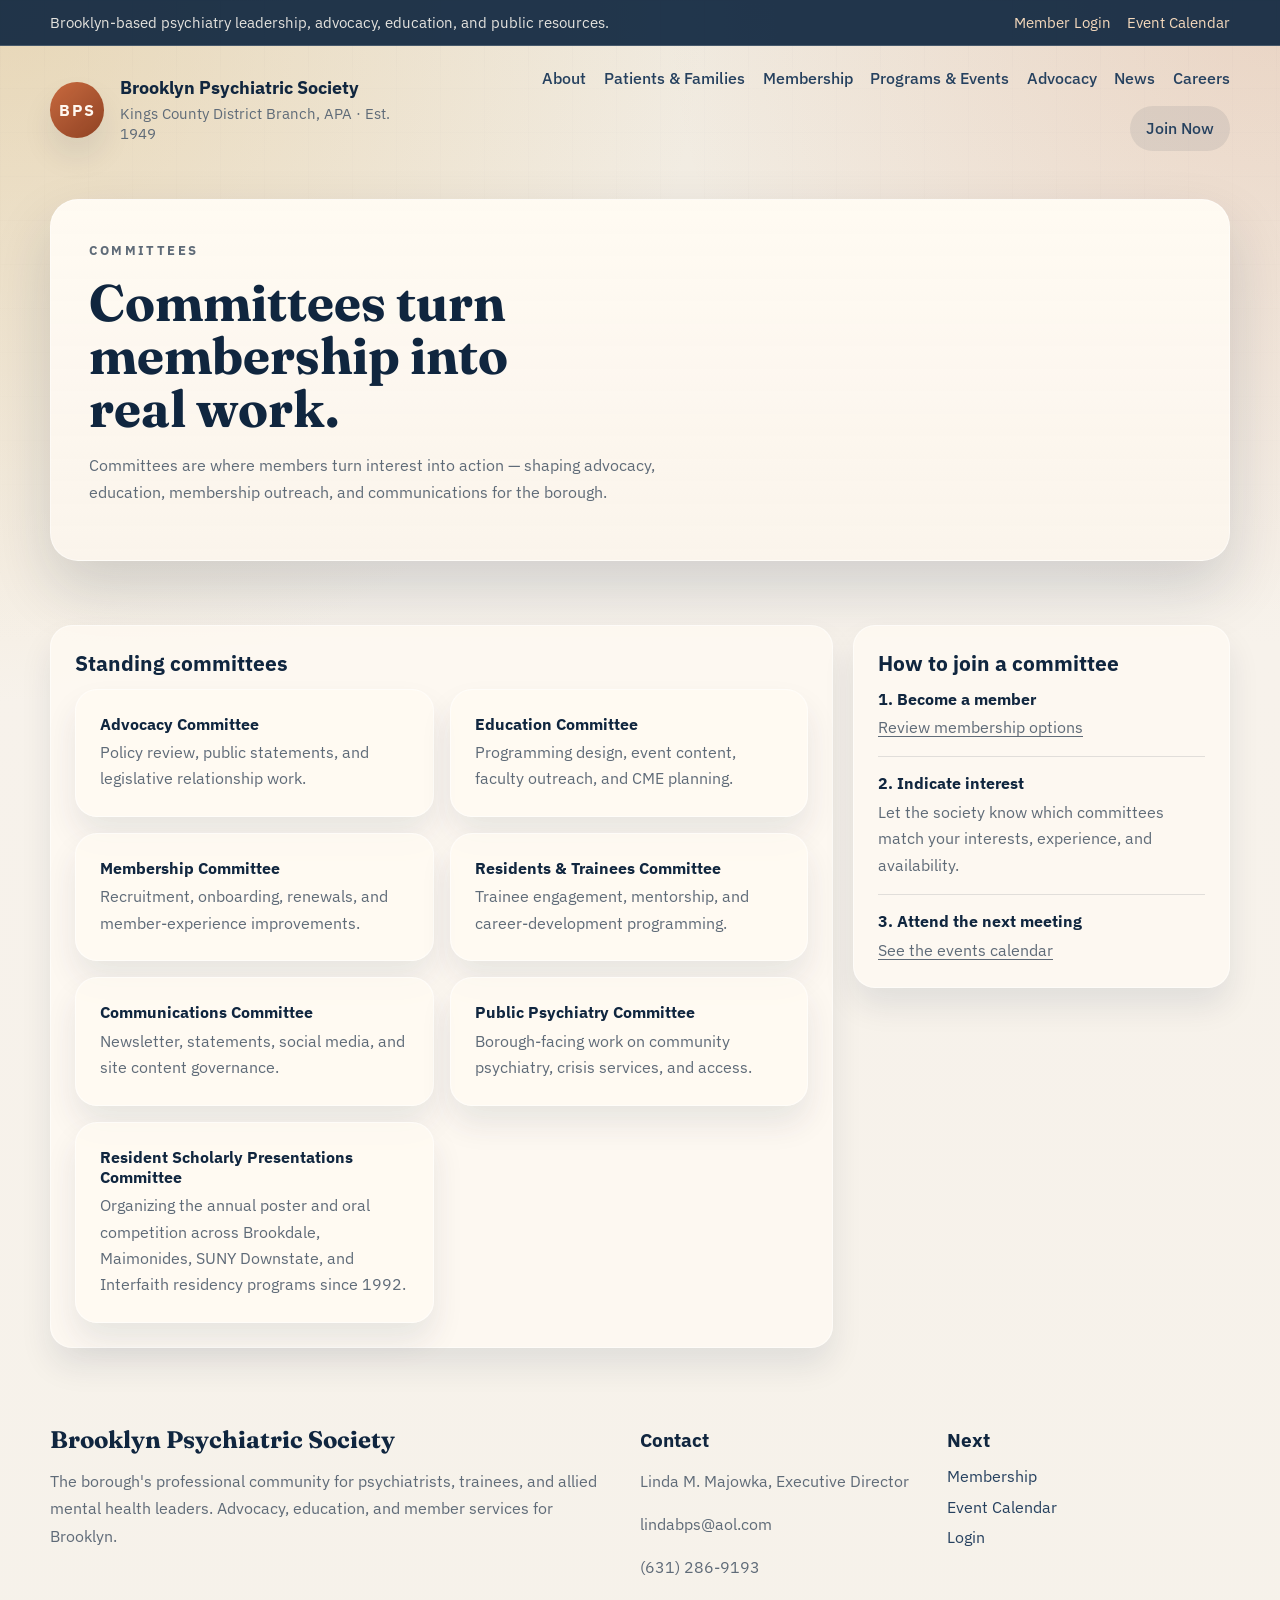
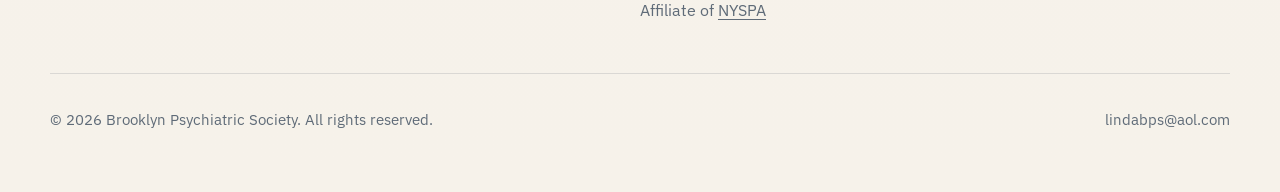
==== committees.html @ 3035abf6 "Brooklyn Psychiatric Society - static site prototype" ====
<!doctype html>
<html lang="en">
  <head>
    <meta charset="UTF-8" />
    <meta name="viewport" content="width=device-width, initial-scale=1.0" />
    <title>Brooklyn Psychiatric Society | Committees</title>
    <meta
      name="description"
      content="Committees page for Brooklyn Psychiatric Society advocacy, education, membership, and communications work."
    />
    <link rel="icon" href="data:," />
    <link rel="preconnect" href="https://fonts.googleapis.com" />
    <link rel="preconnect" href="https://fonts.gstatic.com" crossorigin />
    <link
      href="https://fonts.googleapis.com/css2?family=Fraunces:opsz,wght@9..144,500;9..144,600;9..144,700&amp;family=IBM+Plex+Sans:wght@400;500;600;700&amp;display=swap"
      rel="stylesheet"
    />
    <link rel="stylesheet" href="./styles.css" />
  </head>
  <body>
    <a class="skip-link" href="#main-content">Skip to content</a>
    <div class="site-shell">
      <div class="topbar">
        <div class="container topbar-inner">
          <p>Brooklyn-based psychiatry leadership, advocacy, education, and public resources.</p>
          <div class="topbar-actions">
            <a href="./create-login.html">Member Login</a>
            <a href="./event-calendar.html">Event Calendar</a>
          </div>
        </div>
      </div>

      <header class="site-header container">
        <a class="brand" href="./index.html" aria-label="Brooklyn Psychiatric Society home">
          <span class="brand-mark">BPS</span>
          <span class="brand-copy">
            <strong>Brooklyn Psychiatric Society</strong>
            <span>Kings County District Branch, APA &middot; Est. 1949</span>
          </span>
        </a>

        <button class="menu-button" type="button" aria-expanded="false" aria-controls="primary-nav" data-menu-button>
          Menu
        </button>

        <nav class="primary-nav" id="primary-nav" data-nav>
          <a href="./index.html#about">About</a>
          <a href="./index.html#directory">Patients &amp; Families</a>
          <a href="./membership.html">Membership</a>
          <a href="./event-calendar.html">Programs &amp; Events</a>
          <a href="./index.html#advocacy">Advocacy</a>
          <a href="./news-and-announcements.html">News</a>
          <a href="./index.html#careers">Careers</a>
          <a class="nav-cta" href="./create-login.html">Join Now</a>
        </nav>
      </header>

      <main id="main-content" class="page-shell">
        <section class="page-band">
          <div class="container">
            <div class="page-hero reveal">
              <p class="eyebrow">Committees</p>
              <h1>Committees turn membership into real work.</h1>
              <p>
Committees are where members turn interest into action — shaping advocacy, education, membership outreach, and communications for the borough.
              </p>
            </div>
          </div>
        </section>

        <section class="content-band">
          <div class="container page-grid">
            <div class="page-column">
              <section class="stack-card reveal">
                <h3>Standing committees</h3>
                <div class="committee-grid">
                  <article class="committee-card">
                    <strong>Advocacy Committee</strong>
                    <p>Policy review, public statements, and legislative relationship work.</p>
                  </article>
                  <article class="committee-card">
                    <strong>Education Committee</strong>
                    <p>Programming design, event content, faculty outreach, and CME planning.</p>
                  </article>
                  <article class="committee-card">
                    <strong>Membership Committee</strong>
                    <p>Recruitment, onboarding, renewals, and member-experience improvements.</p>
                  </article>
                  <article class="committee-card">
                    <strong>Residents &amp; Trainees Committee</strong>
                    <p>Trainee engagement, mentorship, and career-development programming.</p>
                  </article>
                  <article class="committee-card">
                    <strong>Communications Committee</strong>
                    <p>Newsletter, statements, social media, and site content governance.</p>
                  </article>
                  <article class="committee-card">
                    <strong>Public Psychiatry Committee</strong>
                    <p>Borough-facing work on community psychiatry, crisis services, and access.</p>
                  </article>
                  <article class="committee-card">
                    <strong>Resident Scholarly Presentations Committee</strong>
                    <p>Organizing the annual poster and oral competition across Brookdale, Maimonides, SUNY Downstate, and Interfaith residency programs since 1992.</p>
                  </article>
                </div>
              </section>
            </div>

            <aside class="page-sidebar">
              <section class="timeline-card reveal">
                <h3>How to join a committee</h3>
                <div class="timeline-list">
                  <article>
                    <strong>1. Become a member</strong>
                    <p><a class="text-link" href="./membership.html">Review membership options</a></p>
                  </article>
                  <article>
                    <strong>2. Indicate interest</strong>
                    <p>Let the society know which committees match your interests, experience, and availability.</p>
                  </article>
                  <article>
                    <strong>3. Attend the next meeting</strong>
                    <p><a class="text-link" href="./event-calendar.html">See the events calendar</a></p>
                  </article>
                </div>
              </section>

            </aside>
          </div>
        </section>
      </main>

      <footer class="site-footer">
        <div class="container footer-grid">
          <div>
            <h2>Brooklyn Psychiatric Society</h2>
            <p>The borough's professional community for psychiatrists, trainees, and allied mental health leaders. Advocacy, education, and member services for Brooklyn.</p>
          </div>
          <div>
            <h3>Contact</h3>
            <p>Linda M. Majowka, Executive Director</p>
            <p><a href="mailto:lindabps@aol.com">lindabps@aol.com</a></p>
            <p><a href="tel:+16312869193">(631) 286-9193</a></p>
            <p>Affiliate of <a href="https://www.nyspsych.org/brooklyn-psychiatric-society" class="text-link">NYSPA</a></p>
          </div>
          <div>
            <h3>Next</h3>
            <ul class="footer-links">
              <li><a href="./membership.html">Membership</a></li>
              <li><a href="./event-calendar.html">Event Calendar</a></li>
              <li><a href="./create-login.html">Login</a></li>
            </ul>
          </div>
        </div>
        <div class="container footer-bottom">
          <p>&copy; <span data-year></span> Brooklyn Psychiatric Society. All rights reserved.</p>
          <p><a href="mailto:lindabps@aol.com">lindabps@aol.com</a></p>
        </div>
      </footer>
    </div>

    <script src="./app.js"></script>
  </body>
</html>
---- styles.css ----
:root {
  --bg: #f6f2ea;
  --paper: #fffaf2;
  --surface: rgba(255, 250, 242, 0.78);
  --surface-strong: #fef8ef;
  --navy: #10263f;
  --navy-soft: #26415f;
  --ink: #1f2732;
  --muted: #5f6b78;
  --line: rgba(16, 38, 63, 0.12);
  --accent: #c86a3f;
  --accent-soft: #f0d0bb;
  --gold: #d7b36d;
  --shadow-lg: 0 28px 60px rgba(16, 38, 63, 0.16);
  --shadow-md: 0 18px 32px rgba(16, 38, 63, 0.09);
  --radius-xl: 28px;
  --radius-lg: 22px;
  --radius-md: 16px;
  --radius-sm: 12px;
  --max-width: 1180px;
}

*,
*::before,
*::after {
  box-sizing: border-box;
}

html {
  scroll-behavior: smooth;
}

body {
  margin: 0;
  font-family: "IBM Plex Sans", sans-serif;
  color: var(--ink);
  background:
    radial-gradient(circle at top left, rgba(215, 179, 109, 0.35), transparent 32%),
    radial-gradient(circle at top right, rgba(200, 106, 63, 0.17), transparent 28%),
    linear-gradient(180deg, #f0eadf 0%, #f7f2eb 36%, #f6f2ea 100%);
}

body::before {
  content: "";
  position: fixed;
  inset: 0;
  background-image:
    linear-gradient(rgba(16, 38, 63, 0.03) 1px, transparent 1px),
    linear-gradient(90deg, rgba(16, 38, 63, 0.03) 1px, transparent 1px);
  background-size: 44px 44px;
  mask-image: linear-gradient(180deg, rgba(0, 0, 0, 0.35), transparent 70%);
  pointer-events: none;
}

:focus-visible {
  outline: 3px solid rgba(200, 106, 63, 0.5);
  outline-offset: 3px;
}

a {
  color: inherit;
  text-decoration: none;
}

img {
  max-width: 100%;
  display: block;
}

.container {
  width: min(calc(100% - 2rem), var(--max-width));
  margin: 0 auto;
}

.site-shell {
  position: relative;
  overflow: clip;
}

.skip-link {
  position: absolute;
  left: 1rem;
  top: -3rem;
  z-index: 20;
  padding: 0.8rem 1rem;
  border-radius: 999px;
  background: var(--navy);
  color: #fffaf2;
}

.skip-link:focus {
  top: 1rem;
}

.topbar {
  border-bottom: 1px solid rgba(255, 255, 255, 0.18);
  background: rgba(16, 38, 63, 0.92);
  color: rgba(255, 250, 242, 0.88);
}

.topbar-inner {
  display: flex;
  justify-content: space-between;
  gap: 1rem;
  align-items: center;
  padding: 0.8rem 0;
  font-size: 0.92rem;
}

.topbar-inner p {
  margin: 0;
}

.topbar-actions {
  display: flex;
  flex-wrap: wrap;
  gap: 1rem;
}

.topbar-actions a {
  color: #f5d9bc;
}

.site-header {
  display: flex;
  align-items: center;
  justify-content: space-between;
  gap: 1.5rem;
  padding: 1.4rem 0 1rem;
}

.brand {
  display: inline-flex;
  align-items: center;
  gap: 1rem;
}

.brand-mark {
  display: grid;
  place-items: center;
  width: 3.5rem;
  height: 3.5rem;
  border-radius: 50%;
  background:
    linear-gradient(140deg, rgba(200, 106, 63, 0.98), rgba(141, 64, 34, 0.96)),
    var(--accent);
  color: #fff7ef;
  font-weight: 700;
  letter-spacing: 0.08em;
  box-shadow: var(--shadow-md);
}

.brand-copy {
  display: flex;
  flex-direction: column;
  gap: 0.2rem;
}

.brand-copy strong {
  font-size: 1.1rem;
  color: var(--navy);
}

.brand-copy span {
  color: var(--muted);
  font-size: 0.95rem;
}

.menu-button {
  display: none;
  border: 1px solid var(--line);
  border-radius: 999px;
  background: rgba(255, 250, 242, 0.92);
  color: var(--navy);
  padding: 0.8rem 1rem;
  font: inherit;
}

.primary-nav {
  display: flex;
  align-items: center;
  flex-wrap: wrap;
  justify-content: flex-end;
  gap: 1.1rem;
}

.primary-nav a {
  color: var(--navy-soft);
  font-weight: 500;
}

.primary-nav a:hover,
.primary-nav a:focus-visible,
.topbar-actions a:hover,
.topbar-actions a:focus-visible,
.text-link:hover,
.text-link:focus-visible,
.footer-links a:hover,
.footer-links a:focus-visible {
  color: var(--accent);
}

.nav-cta {
  border-radius: 999px;
  padding: 0.8rem 1rem;
  background: rgba(16, 38, 63, 0.08);
}

.hero {
  padding: 1rem 0 2rem;
}

.hero-grid {
  display: grid;
  grid-template-columns: minmax(0, 1.15fr) minmax(340px, 0.85fr);
  gap: 1.5rem;
  align-items: stretch;
}

.hero-copy,
.hero-panel,
.utility-card,
.feature-block,
.section-card,
.sidebar-card,
.careers-band {
  backdrop-filter: blur(16px);
}

.hero-copy {
  position: relative;
  padding: 3rem;
  border: 1px solid rgba(255, 255, 255, 0.55);
  border-radius: var(--radius-xl);
  background:
    linear-gradient(180deg, rgba(255, 250, 242, 0.92), rgba(250, 244, 235, 0.86)),
    var(--paper);
  box-shadow: var(--shadow-lg);
}

.hero-copy::after {
  content: "";
  position: absolute;
  inset: auto 2rem 2rem auto;
  width: 10rem;
  height: 10rem;
  border-radius: 50%;
  background: radial-gradient(circle, rgba(215, 179, 109, 0.5), transparent 70%);
  pointer-events: none;
}

.eyebrow {
  margin: 0 0 0.9rem;
  color: var(--accent);
  font-size: 0.84rem;
  font-weight: 700;
  letter-spacing: 0.18em;
  text-transform: uppercase;
}

.hero h1,
.hero h2,
.section-heading h2,
.feature-block h2,
.careers-grid h2,
.site-footer h2 {
  margin: 0;
  font-family: "Fraunces", serif;
  line-height: 1.02;
  color: var(--navy);
}

.hero h1 {
  font-size: clamp(2.7rem, 4.5vw, 4.7rem);
  max-width: 11ch;
}

.hero-lede,
.section-split p,
.program-grid p,
.membership-tier p,
.resource-card p,
.sidebar-card p,
.careers-grid p,
.site-footer p {
  color: var(--muted);
  line-height: 1.7;
}

.hero-lede {
  max-width: 61ch;
  margin: 1.3rem 0 0;
  font-size: 1.04rem;
}

.hero-actions,
.feature-actions {
  display: flex;
  flex-wrap: wrap;
  gap: 0.85rem;
  margin-top: 1.8rem;
}

.button,
.text-link {
  transition:
    transform 180ms ease,
    box-shadow 180ms ease,
    color 180ms ease,
    background 180ms ease,
    border-color 180ms ease;
}

.button {
  display: inline-flex;
  justify-content: center;
  align-items: center;
  gap: 0.5rem;
  min-height: 3rem;
  padding: 0.9rem 1.2rem;
  border-radius: 999px;
  border: 1px solid transparent;
  font-weight: 600;
}

.button:hover,
.button:focus-visible,
.utility-card:hover,
.utility-card:focus-visible {
  transform: translateY(-2px);
}

.button-primary {
  background: linear-gradient(135deg, #14355a, #10263f);
  color: #fff9f1;
  box-shadow: 0 14px 32px rgba(16, 38, 63, 0.23);
}

.button-secondary {
  border-color: rgba(16, 38, 63, 0.14);
  background: rgba(255, 250, 242, 0.7);
  color: var(--navy);
}

.button-ghost {
  width: 100%;
  border-color: rgba(16, 38, 63, 0.14);
  background: rgba(16, 38, 63, 0.04);
  color: var(--navy);
}

.pathway-grid {
  display: grid;
  grid-template-columns: repeat(2, minmax(0, 1fr));
  gap: 1rem;
  margin-top: 1.4rem;
}

.pathway-card {
  padding: 1rem 1rem 1.1rem;
  border: 1px solid rgba(16, 38, 63, 0.08);
  border-radius: var(--radius-lg);
  background: rgba(16, 38, 63, 0.04);
}

.pathway-card strong {
  display: block;
  color: var(--navy);
  font-size: 1rem;
  line-height: 1.5;
}

.pill-links {
  display: flex;
  flex-wrap: wrap;
  gap: 0.65rem;
  margin-top: 0.9rem;
}

.pill-links a {
  display: inline-flex;
  align-items: center;
  min-height: 2.4rem;
  padding: 0.55rem 0.9rem;
  border-radius: 999px;
  background: rgba(255, 250, 242, 0.92);
  border: 1px solid rgba(16, 38, 63, 0.1);
  color: var(--navy-soft);
  font-size: 0.92rem;
  font-weight: 500;
}

.pill-links a:hover,
.pill-links a:focus-visible {
  border-color: rgba(200, 106, 63, 0.28);
  color: var(--accent);
}

.hero-metrics {
  display: grid;
  grid-template-columns: repeat(3, minmax(0, 1fr));
  gap: 1rem;
  margin-top: 2.1rem;
}

.hero-metrics article {
  padding: 1rem 1rem 0;
  border-top: 1px solid rgba(16, 38, 63, 0.12);
}

.metric-value {
  display: block;
  margin-bottom: 0.25rem;
  color: var(--navy);
  font-size: 2rem;
  font-weight: 700;
}

.metric-label {
  color: var(--muted);
  font-size: 0.93rem;
}

.hero-panel {
  display: grid;
  gap: 1rem;
}

.hero-card,
.mini-card,
.utility-card,
.feature-block,
.section-card,
.sidebar-card,
.careers-band {
  border: 1px solid rgba(255, 255, 255, 0.5);
  box-shadow: var(--shadow-md);
}

.spotlight-card {
  padding: 2rem;
  border-radius: var(--radius-xl);
  background:
    linear-gradient(150deg, rgba(16, 38, 63, 0.98), rgba(27, 59, 96, 0.95)),
    var(--navy);
  color: #fdf7ef;
}

.spotlight-card h2 {
  margin-top: 0.2rem;
  font-size: 2rem;
  color: #fff8ef;
}

.spotlight-card p {
  color: rgba(255, 249, 241, 0.78);
  line-height: 1.7;
}

.spotlight-card .eyebrow,
.spotlight-card a {
  color: #f0c5a6;
}

.hero-stack {
  display: grid;
  grid-template-columns: repeat(2, minmax(0, 1fr));
  gap: 1rem;
}

.mini-card {
  padding: 1.4rem;
  border-radius: var(--radius-lg);
  background: rgba(255, 250, 242, 0.82);
}

.mini-card span,
.program-grid span,
.announcement-list span,
.tier-label,
.utility-kicker {
  display: block;
  margin-bottom: 0.55rem;
  color: var(--accent);
  font-size: 0.82rem;
  font-weight: 700;
  letter-spacing: 0.08em;
  text-transform: uppercase;
}

.mini-card strong,
.utility-card strong,
.program-grid h3,
.membership-tier h3,
.resource-card h3,
.sidebar-card h3 {
  color: var(--navy);
}

.mini-card p {
  margin: 0.75rem 0 0;
  color: var(--muted);
  line-height: 1.65;
}

.utility-row {
  display: grid;
  grid-template-columns: repeat(4, minmax(0, 1fr));
  gap: 1rem;
  margin-top: 1rem;
}

.utility-card {
  padding: 1.5rem;
  border-radius: var(--radius-lg);
  background: rgba(255, 250, 242, 0.75);
}

.utility-card p {
  margin: 0.85rem 0 0;
  color: var(--muted);
  line-height: 1.65;
}

.content-band {
  padding: 2rem 0 1rem;
}

.page-band {
  padding: 1rem 0 2rem;
}

.page-hero {
  padding: 2.4rem;
  border: 1px solid rgba(255, 255, 255, 0.5);
  border-radius: var(--radius-xl);
  background:
    linear-gradient(180deg, rgba(255, 250, 242, 0.92), rgba(250, 244, 235, 0.86)),
    var(--paper);
  box-shadow: var(--shadow-lg);
}

.page-hero h1 {
  margin: 0;
  font-family: "Fraunces", serif;
  font-size: clamp(2.6rem, 4vw, 4rem);
  line-height: 1.04;
  color: var(--navy);
  max-width: 14ch;
}

.page-hero p {
  max-width: 64ch;
  color: var(--muted);
  line-height: 1.7;
}

.page-shell {
  padding-top: 1rem;
}

.page-grid {
  display: grid;
  grid-template-columns: minmax(0, 1.35fr) minmax(280px, 0.65fr);
  gap: 1.25rem;
}

.page-column,
.page-sidebar {
  display: grid;
  gap: 1.25rem;
  align-content: start;
}

.stack-card,
.timeline-card,
.news-card,
.committee-card,
.login-card {
  padding: 1.5rem;
  border: 1px solid rgba(255, 255, 255, 0.5);
  border-radius: var(--radius-lg);
  background: rgba(255, 250, 242, 0.78);
  box-shadow: var(--shadow-md);
}

.stack-card h3,
.timeline-card h3,
.news-card h3,
.committee-card h3,
.login-card h3 {
  margin: 0 0 0.7rem;
  color: var(--navy);
  font-size: 1.3rem;
}

.stack-list,
.timeline-list,
.news-list {
  display: grid;
  gap: 1rem;
}

.stack-list article,
.timeline-list article,
.news-list article {
  padding-bottom: 1rem;
  border-bottom: 1px solid var(--line);
}

.stack-list article:last-child,
.timeline-list article:last-child,
.news-list article:last-child {
  padding-bottom: 0;
  border-bottom: 0;
}

.stack-list p,
.timeline-list p,
.news-list p,
.committee-card p,
.login-card p {
  margin: 0;
  color: var(--muted);
  line-height: 1.65;
}

.timeline-list time,
.news-list time {
  display: block;
  margin-bottom: 0.4rem;
  color: var(--accent);
  font-size: 0.84rem;
  font-weight: 700;
  letter-spacing: 0.08em;
  text-transform: uppercase;
}

.committee-grid,
.info-grid {
  display: grid;
  grid-template-columns: repeat(2, minmax(0, 1fr));
  gap: 1rem;
}

.committee-card strong,
.news-list strong,
.stack-list strong,
.timeline-list strong {
  display: block;
  margin-bottom: 0.35rem;
  color: var(--navy);
}

.login-form {
  display: grid;
  gap: 1rem;
}

.login-form label {
  display: grid;
  gap: 0.45rem;
  color: var(--navy);
  font-weight: 600;
}

.login-form input,
.login-form select,
.login-form textarea {
  width: 100%;
  padding: 0.85rem 0.95rem;
  border: 1px solid rgba(16, 38, 63, 0.14);
  border-radius: var(--radius-sm);
  background: rgba(255, 255, 255, 0.82);
  color: var(--ink);
  font: inherit;
}

.login-form textarea {
  min-height: 7rem;
  resize: vertical;
}

.eyebrow-row {
  display: flex;
  flex-wrap: wrap;
  gap: 0.7rem;
  margin-top: 1.2rem;
}

.eyebrow-pill {
  display: inline-flex;
  align-items: center;
  min-height: 2rem;
  padding: 0.4rem 0.75rem;
  border-radius: 999px;
  background: rgba(16, 38, 63, 0.06);
  color: var(--navy-soft);
  font-size: 0.82rem;
  font-weight: 600;
}

.content-grid {
  display: grid;
  grid-template-columns: minmax(0, 1.45fr) minmax(280px, 0.75fr);
  gap: 1.25rem;
}

.main-column,
.sidebar-column {
  display: grid;
  gap: 1.25rem;
  align-content: start;
}

.feature-block {
  padding: 2rem;
  border-radius: var(--radius-xl);
  background:
    linear-gradient(140deg, rgba(200, 106, 63, 0.12), rgba(255, 250, 242, 0.92) 38%),
    rgba(255, 250, 242, 0.82);
}

.feature-block h2 {
  margin-top: 0.2rem;
  font-size: 2.25rem;
  max-width: 16ch;
}

.feature-block p {
  max-width: 62ch;
}

.section-card,
.sidebar-card {
  padding: 1.8rem;
  border-radius: var(--radius-lg);
  background: rgba(255, 250, 242, 0.78);
}

.section-heading {
  display: flex;
  flex-direction: column;
  gap: 0.2rem;
  margin-bottom: 1.5rem;
}

.section-heading h2 {
  font-size: clamp(2rem, 3vw, 3rem);
  max-width: 16ch;
}

.section-split {
  display: grid;
  grid-template-columns: minmax(0, 1fr) minmax(260px, 0.85fr);
  gap: 1.5rem;
}

.pillars {
  display: grid;
  gap: 0.9rem;
}

.pillars div,
.membership-tier,
.resource-card,
.trust-card {
  padding: 1.1rem 1.15rem;
  border-radius: var(--radius-md);
  background: rgba(16, 38, 63, 0.04);
}

.pillars strong {
  display: block;
  margin-bottom: 0.35rem;
  color: var(--navy);
}

.pillars p {
  margin: 0;
}

.program-grid,
.membership-grid,
.resource-grid {
  display: grid;
  gap: 1rem;
}

.program-grid {
  grid-template-columns: repeat(2, minmax(0, 1fr));
}

.program-grid article {
  padding: 1.15rem;
  border-radius: var(--radius-md);
  background: rgba(16, 38, 63, 0.04);
}

.program-grid h3,
.membership-tier h3,
.resource-card h3 {
  margin: 0 0 0.55rem;
  font-size: 1.2rem;
}

.program-grid p,
.membership-tier p,
.resource-card p {
  margin: 0;
}

.membership-grid {
  grid-template-columns: repeat(3, minmax(0, 1fr));
}

.resource-grid {
  grid-template-columns: repeat(2, minmax(0, 1fr));
}

.trust-grid {
  display: grid;
  grid-template-columns: repeat(3, minmax(0, 1fr));
  gap: 1rem;
}

.trust-card h3 {
  margin: 0 0 0.55rem;
  color: var(--navy);
  font-size: 1.18rem;
}

.trust-card p {
  margin: 0;
}

.trust-card-photo {
  background:
    linear-gradient(180deg, rgba(16, 38, 63, 0.04), rgba(16, 38, 63, 0.08)),
    rgba(16, 38, 63, 0.04);
}

.photo-strip {
  display: grid;
  grid-template-columns: repeat(3, minmax(0, 1fr));
  gap: 0.6rem;
  margin-top: 1rem;
}

.photo-strip span {
  display: grid;
  place-items: end start;
  min-height: 6.5rem;
  padding: 0.8rem;
  border-radius: var(--radius-sm);
  background:
    linear-gradient(180deg, rgba(255, 255, 255, 0.08), rgba(16, 38, 63, 0.18)),
    linear-gradient(135deg, rgba(215, 179, 109, 0.7), rgba(200, 106, 63, 0.55));
  color: #fffaf2;
  font-size: 0.8rem;
  font-weight: 600;
  letter-spacing: 0.04em;
  text-transform: uppercase;
}

.sidebar-card h3 {
  margin: 0 0 1rem;
  font-size: 1.25rem;
}

.link-list,
.footer-links {
  list-style: none;
  padding: 0;
  margin: 0;
}

.link-list {
  display: grid;
  gap: 0.9rem;
}

.link-list a,
.footer-links a {
  color: var(--navy-soft);
}

.text-link {
  text-decoration: underline;
  text-decoration-thickness: 0.08em;
  text-underline-offset: 0.2em;
}

.announcement-list,
.event-list {
  display: grid;
  gap: 1rem;
}

.announcement-list article,
.event-list article {
  padding-bottom: 1rem;
  border-bottom: 1px solid var(--line);
}

.announcement-list article:last-child,
.event-list article:last-child {
  padding-bottom: 0;
  border-bottom: 0;
}

.announcement-list p,
.event-list strong,
.event-list span,
.event-list time {
  display: block;
}

.announcement-list p {
  margin: 0;
}

.event-list time {
  margin-bottom: 0.35rem;
  color: var(--accent);
  font-size: 0.88rem;
  font-weight: 700;
}

.event-list strong {
  margin-bottom: 0.25rem;
  font-size: 1rem;
}

.event-list span {
  color: var(--muted);
  font-size: 0.92rem;
}

.join-card {
  background:
    radial-gradient(circle at top right, rgba(215, 179, 109, 0.35), transparent 42%),
    rgba(255, 250, 242, 0.86);
}

.careers-band {
  margin: 2rem auto 0;
  width: min(calc(100% - 2rem), var(--max-width));
  padding: 2rem;
  border-radius: var(--radius-xl);
  background:
    linear-gradient(130deg, rgba(16, 38, 63, 0.97), rgba(31, 73, 114, 0.92)),
    var(--navy);
  color: #fef7ed;
}

.careers-grid {
  display: grid;
  grid-template-columns: minmax(0, 1fr) minmax(0, 0.9fr);
  gap: 1.5rem;
  align-items: start;
}

.careers-grid h2 {
  color: #fff8ef;
  font-size: clamp(2rem, 3vw, 3rem);
  max-width: 15ch;
}

.careers-grid p,
.careers-grid .text-link {
  color: rgba(255, 249, 241, 0.78);
}

.site-footer {
  padding: 2rem 0 2.8rem;
}

.footer-grid {
  display: grid;
  grid-template-columns: minmax(0, 1.2fr) repeat(2, minmax(180px, 0.6fr));
  gap: 1.5rem;
  padding: 2rem 0;
  border-bottom: 1px solid rgba(16, 38, 63, 0.12);
}

.site-footer h2,
.site-footer h3 {
  margin: 0 0 0.9rem;
  color: var(--navy);
}

.footer-links {
  display: grid;
  gap: 0.65rem;
}

.footer-bottom {
  display: flex;
  justify-content: space-between;
  gap: 1rem;
  padding-top: 1.15rem;
  color: var(--muted);
  font-size: 0.94rem;
}

.reveal {
  opacity: 0;
  transform: translateY(18px);
  animation: rise-in 700ms ease forwards;
}

.reveal:nth-child(2) {
  animation-delay: 80ms;
}

.reveal:nth-child(3) {
  animation-delay: 140ms;
}

.reveal:nth-child(4) {
  animation-delay: 200ms;
}

@keyframes rise-in {
  to {
    opacity: 1;
    transform: translateY(0);
  }
}

@media (max-width: 1080px) {
  .utility-row,
  .membership-grid,
  .trust-grid,
  .committee-grid,
  .info-grid {
    grid-template-columns: repeat(2, minmax(0, 1fr));
  }

  .content-grid,
  .page-grid,
  .hero-grid,
  .careers-grid,
  .section-split,
  .resource-grid,
  .pathway-grid {
    grid-template-columns: 1fr;
  }

  .section-heading h2,
  .feature-block h2,
  .careers-grid h2 {
    max-width: unset;
  }
}

@media (max-width: 860px) {
  .topbar-inner,
  .site-header,
  .footer-bottom {
    flex-direction: column;
    align-items: flex-start;
  }

  .menu-button {
    display: inline-flex;
  }

  .primary-nav {
    display: none;
    width: 100%;
    padding: 1rem;
    border-radius: var(--radius-lg);
    background: rgba(255, 250, 242, 0.9);
    box-shadow: var(--shadow-md);
  }

  .primary-nav[data-open="true"] {
    display: grid;
    justify-items: start;
  }

  .hero-copy,
  .page-hero,
  .spotlight-card,
  .section-card,
  .sidebar-card,
  .feature-block,
  .careers-band {
    padding: 1.5rem;
  }

  .hero h1 {
    font-size: clamp(2.4rem, 9vw, 4rem);
  }

  .hero-metrics,
  .hero-stack,
  .program-grid,
  .utility-row,
  .membership-grid,
  .trust-grid,
  .committee-grid,
  .info-grid,
  .resource-grid,
  .footer-grid {
    grid-template-columns: 1fr;
  }

  .photo-strip {
    grid-template-columns: 1fr;
  }
}

@media (max-width: 560px) {
  .container,
  .careers-band {
    width: min(calc(100% - 1.25rem), var(--max-width));
  }

  .brand {
    align-items: flex-start;
  }

  .brand-mark {
    width: 3rem;
    height: 3rem;
    font-size: 0.85rem;
  }

  .topbar-actions {
    gap: 0.75rem;
  }
}
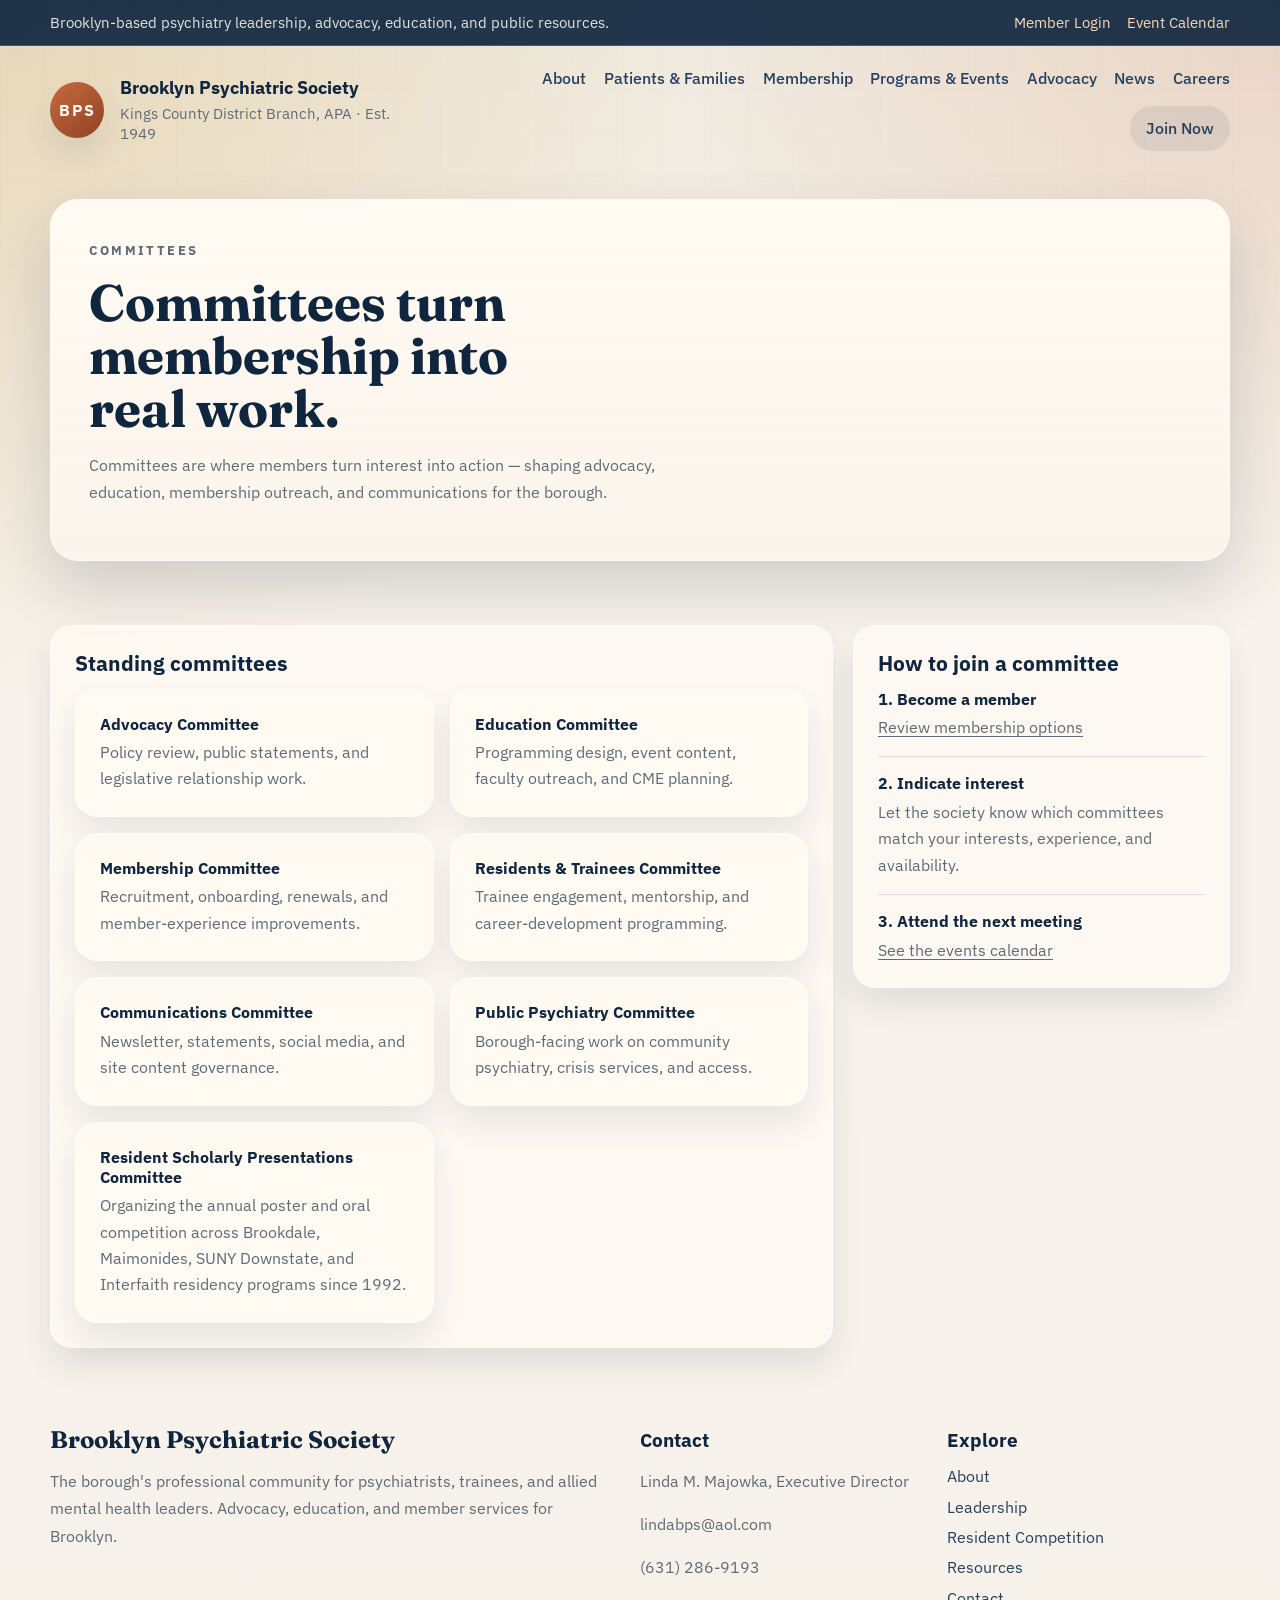
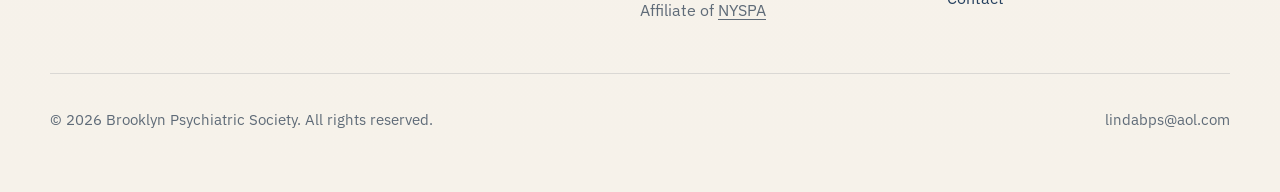
==== commit 179c01af: "Add expanded page set and platform launch assets" ====
--- a/committees.html
+++ b/committees.html
@@ -44,8 +44,8 @@
         </button>
 
         <nav class="primary-nav" id="primary-nav" data-nav>
-          <a href="./index.html#about">About</a>
-          <a href="./index.html#directory">Patients &amp; Families</a>
+          <a href="./about.html">About</a>
+          <a href="./resources.html">Patients &amp; Families</a>
           <a href="./membership.html">Membership</a>
           <a href="./event-calendar.html">Programs &amp; Events</a>
           <a href="./index.html#advocacy">Advocacy</a>
@@ -144,11 +144,13 @@
             <p>Affiliate of <a href="https://www.nyspsych.org/brooklyn-psychiatric-society" class="text-link">NYSPA</a></p>
           </div>
           <div>
-            <h3>Next</h3>
+            <h3>Explore</h3>
             <ul class="footer-links">
-              <li><a href="./membership.html">Membership</a></li>
-              <li><a href="./event-calendar.html">Event Calendar</a></li>
-              <li><a href="./create-login.html">Login</a></li>
+              <li><a href="./about.html">About</a></li>
+              <li><a href="./leadership.html">Leadership</a></li>
+              <li><a href="./resident-competition.html">Resident Competition</a></li>
+              <li><a href="./resources.html">Resources</a></li>
+              <li><a href="./contact.html">Contact</a></li>
             </ul>
           </div>
         </div>
